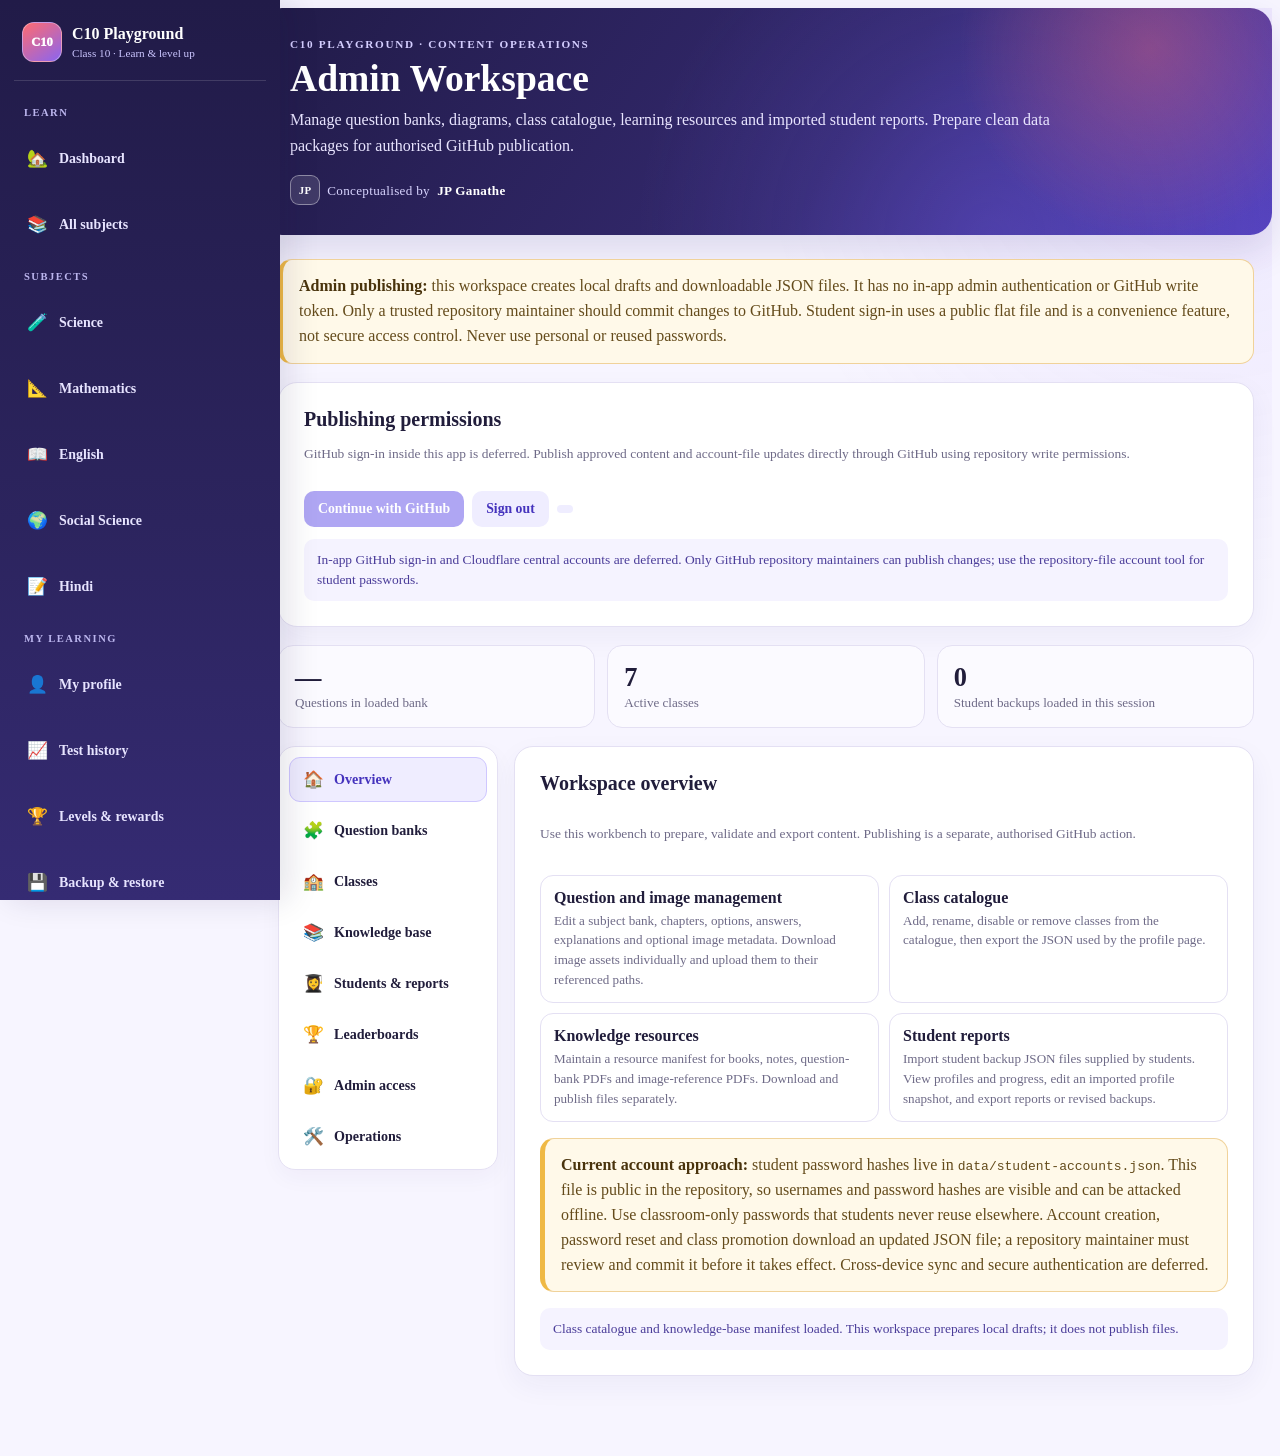
==== admin.html @ 425065be "Add admin-assigned student classes and promotion workflow" ====
<!doctype html>
<html lang="en">
<head>
<meta charset="utf-8">
<meta name="viewport" content="width=device-width,initial-scale=1">
<meta name="theme-color" content="#211b48">
<meta name="description" content="Local authoring and reporting workspace for C10 Playground.">
<title>Admin Workspace | C10 Playground</title>
<link rel="stylesheet" href="./css/branding.css">
<link rel="stylesheet" href="./css/app-shell.css">
<link rel="stylesheet" href="./css/admin.css">
<link rel="stylesheet" href="./css/question-media.css">
</head>
<body>
<header class="admin-hero">
  <div class="admin-kicker">C10 Playground · Content operations</div>
  <h1>Admin Workspace</h1>
  <p>Manage question banks, diagrams, class catalogue, learning resources and imported student reports. Prepare clean data packages for authorised GitHub publication.</p>
  <div class="brand-signature">Conceptualised by <strong>JP Ganathe</strong></div>
</header>
<main class="admin-wrap">
  <div class="admin-notice">
    <strong>Admin publishing:</strong> this workspace creates local drafts and downloadable JSON files. It has no in-app admin authentication or GitHub write token. Only a trusted repository maintainer should commit changes to GitHub. Student sign-in uses a public flat file and is a convenience feature, not secure access control. Never use personal or reused passwords.
  </div>
  <section class="admin-panel active" id="adminAuthBanner" style="gap:12px">
    <div class="admin-form-grid">
      <div style="grid-column:1/-1">
        <h2>Publishing permissions</h2>
        <p class="admin-muted">GitHub sign-in inside this app is deferred. Publish approved content and account-file updates directly through GitHub using repository write permissions.</p>
      </div>
    </div>
    <div class="admin-actions">
      <button class="admin-btn" id="adminLoginBtn" type="button" hidden>Continue with GitHub</button>
      <button class="admin-btn secondary" id="adminLogoutBtn" type="button" hidden>Sign out</button>
      <span id="adminIdentity" class="admin-chip" hidden></span>
    </div>
    <div id="adminAuthStatus" class="admin-status" role="status" aria-live="polite">In-app admin sign-in is deferred. GitHub repository permissions control publishing.</div>
  </section>
  <div class="admin-grid" aria-label="Workspace summary">
    <div class="admin-stat"><strong id="statQuestions">—</strong><span>Questions in loaded bank</span></div>
    <div class="admin-stat"><strong id="statClasses">—</strong><span>Active classes</span></div>
    <div class="admin-stat"><strong id="statStudents">0</strong><span>Student backups loaded in this session</span></div>
  </div>
  <div class="admin-workspace">
    <nav class="admin-tabs" aria-label="Admin workspace sections">
      <button class="admin-tab-button active" data-tab="overview" type="button"><span class="admin-tab-icon">🏠</span>Overview</button>
      <button class="admin-tab-button" data-tab="banks" type="button"><span class="admin-tab-icon">🧩</span>Question banks</button>
      <button class="admin-tab-button" data-tab="classes" type="button"><span class="admin-tab-icon">🏫</span>Classes</button>
      <button class="admin-tab-button" data-tab="knowledge" type="button"><span class="admin-tab-icon">📚</span>Knowledge base</button>
      <button class="admin-tab-button" data-tab="students" type="button"><span class="admin-tab-icon">👩‍🎓</span>Students &amp; reports</button>
      <button class="admin-tab-button" data-tab="leaderboard" type="button"><span class="admin-tab-icon">🏆</span>Leaderboards</button>
      <button class="admin-tab-button" data-tab="access" type="button"><span class="admin-tab-icon">🔐</span>Admin access</button>
      <button class="admin-tab-button" data-tab="operations" type="button"><span class="admin-tab-icon">🛠️</span>Operations</button>
    </nav>
    <div class="admin-content">
      <section class="admin-panel active" id="tab-overview">
        <h2>Workspace overview</h2>
        <p class="admin-muted">Use this workbench to prepare, validate and export content. Publishing is a separate, authorised GitHub action.</p>
        <div class="admin-feature-list">
          <div class="admin-feature"><strong>Question and image management</strong><p>Edit a subject bank, chapters, options, answers, explanations and optional image metadata. Download image assets individually and upload them to their referenced paths.</p></div>
          <div class="admin-feature"><strong>Class catalogue</strong><p>Add, rename, disable or remove classes from the catalogue, then export the JSON used by the profile page.</p></div>
          <div class="admin-feature"><strong>Knowledge resources</strong><p>Maintain a resource manifest for books, notes, question-bank PDFs and image-reference PDFs. Download and publish files separately.</p></div>
          <div class="admin-feature"><strong>Student reports</strong><p>Import student backup JSON files supplied by students. View profiles and progress, edit an imported profile snapshot, and export reports or revised backups.</p></div>
        </div>
        <div class="admin-notice"><strong>Current account approach:</strong> student password hashes live in <code>data/student-accounts.json</code>. This file is public in the repository, so usernames and password hashes are visible and can be attacked offline. Use classroom-only passwords that students never reuse elsewhere. Account creation, password reset and class promotion download an updated JSON file; a repository maintainer must review and commit it before it takes effect. Cross-device sync and secure authentication are deferred.</div>
        <div id="overviewStatus" class="admin-status" role="status">Loading class catalogue and resource manifest…</div>
      </section>

      <section class="admin-panel" id="tab-banks">
        <h2>Question bank editor</h2>
        <p class="admin-muted">Changes are drafts in this workspace. Export the JSON and all referenced image assets, then publish them together via GitHub. Digital question-bank PDFs will be handled by the next builder phase.</p>
        <div class="admin-form-grid">
          <div class="admin-field"><label for="bankSubject">Subject</label><select id="bankSubject"><option value="science">Science</option><option value="mathematics">Mathematics</option><option value="english">English</option><option value="social-science">Social Science</option><option value="hindi">Hindi</option></select></div>
          <div class="admin-field"><label>Load or import bank JSON</label><div class="admin-actions"><button class="admin-btn secondary" type="button" id="loadBankBtn">Load published bank</button><button class="admin-btn secondary" type="button" id="chooseBankBtn">Import JSON</button><input hidden type="file" id="bankFile" accept=".json,application/json"></div></div>
        </div>
        <div id="bankStatus" class="admin-status" role="status">Choose a subject and load its published bank.</div>
        <hr class="admin-rule">
        <div class="admin-split">
          <div class="admin-content">
            <div class="admin-field"><label for="bankChapter">Chapter / topic</label><select id="bankChapter"><option value="">Load a bank first</option></select></div>
            <div class="admin-field"><label for="newChapterTitle">New chapter title</label><input id="newChapterTitle" placeholder="e.g. Light — Reflection and Refraction"></div>
            <div class="admin-actions"><button class="admin-btn secondary" type="button" id="addChapterBtn">＋ Add chapter</button><button class="admin-btn secondary" type="button" id="renameChapterBtn">Rename selected</button><button class="admin-btn danger" type="button" id="deleteChapterBtn">Remove chapter</button></div>
            <h3>Questions in selected chapter</h3>
            <div id="questionList" class="admin-list"><div class="admin-empty">Load a bank to view its questions.</div></div>
            <button class="admin-btn" type="button" id="newQuestionBtn">＋ New question</button>
          </div>
          <div class="admin-content">
            <h3 id="questionEditorTitle">Question editor</h3>
            <div class="admin-form-grid">
              <div class="admin-field"><label for="qId">Question ID</label><input id="qId" placeholder="e.g. science-light-001"></div>
              <div class="admin-field"><label for="qDifficulty">Difficulty</label><select id="qDifficulty"><option>Easy</option><option selected>Medium</option><option>Hard</option><option>Unspecified</option></select></div>
              <div class="admin-field full"><label for="qPrompt">Question text</label><textarea id="qPrompt" placeholder="Write the question clearly."></textarea></div>
              <div class="admin-field"><label for="qOption0">Option A</label><input id="qOption0"></div>
              <div class="admin-field"><label for="qOption1">Option B</label><input id="qOption1"></div>
              <div class="admin-field"><label for="qOption2">Option C</label><input id="qOption2"></div>
              <div class="admin-field"><label for="qOption3">Option D</label><input id="qOption3"></div>
              <div class="admin-field"><label for="qAnswer">Correct answer</label><select id="qAnswer"><option value="0">A</option><option value="1">B</option><option value="2">C</option><option value="3">D</option></select></div>
              <div class="admin-field full"><label for="qExplanation">Explanation</label><textarea id="qExplanation" placeholder="Explain why the correct answer is right."></textarea></div>
            </div>
            <hr class="admin-rule">
            <h3>Question diagrams and images</h3>
            <p class="admin-inline-help">Use a relative asset path, not a temporary browser URL. Uploaded images are downloaded separately and must be committed to the matching repository path. Use PNG, JPEG or WebP and keep image files reasonably small.</p>
            <div class="admin-form-grid">
              <div class="admin-field full"><label for="imageFile">Select image asset</label><input class="admin-file" type="file" id="imageFile" accept="image/png,image/jpeg,image/webp,image/gif"></div>
              <div class="admin-field full"><label for="imagePath">Repository asset path</label><input id="imagePath" placeholder="./assets/questions/science/diagram.png"></div>
              <div class="admin-field full"><label for="imageAlt">Alternative text (required)</label><input id="imageAlt" placeholder="Describe the diagram for accessibility"></div>
              <div class="admin-field full"><label for="imageCaption">Caption (optional)</label><input id="imageCaption" placeholder="e.g. Fig. 1 — Experimental setup"></div>
            </div>
            <div class="admin-actions"><button class="admin-btn secondary" type="button" id="addImageBtn">Attach image to question</button></div>
            <div id="questionImageList" class="admin-content"><div class="admin-empty">No question selected.</div></div>
            <h3>New image files awaiting download</h3>
            <div id="pendingAssets" class="admin-content"><div class="admin-empty">No new image assets.</div></div>
            <div class="admin-actions"><button class="admin-btn" type="button" id="saveQuestionBtn">Save question draft</button><button class="admin-btn secondary" type="button" id="exportBankBtn">Export bank JSON</button><button class="admin-btn danger" type="button" id="deleteQuestionBtn">Delete question</button></div>
          </div>
        </div>
      </section>

      <section class="admin-panel" id="tab-classes">
        <h2>Class catalogue</h2>
        <p class="admin-muted">The catalogue drives the Student Profile class dropdown. Export the file and publish it to <code>data/classes.json</code> via GitHub after review. Removing a class does not delete any historic student records.</p>
        <div class="admin-form-grid">
          <div class="admin-field"><label for="classId">Class ID</label><input id="classId" placeholder="e.g. 5 or 10"></div>
          <div class="admin-field"><label for="classLabel">Display label</label><input id="classLabel" placeholder="e.g. Class 5"></div>
        </div>
        <div class="admin-actions"><button class="admin-btn" id="addClassBtn" type="button">＋ Add class</button><button class="admin-btn secondary" id="exportClassesBtn" type="button">Export classes.json</button><button class="admin-btn secondary" id="reloadClassesBtn" type="button">Reload published list</button></div><div class="admin-actions"><button class="admin-btn secondary" id="syncClassesBtn" type="button" hidden>Sync catalogue to central accounts</button></div><p class="admin-inline-help" hidden>Central class synchronisation is deferred until a backend is configured.</p>
        <div id="classesStatus" class="admin-status" role="status"></div>
        <div id="classesTable" class="admin-table-wrap"></div>
      </section>

      <section class="admin-panel" id="tab-knowledge">
        <h2>Knowledge base and source files</h2>
        <p class="admin-muted">Track books, course notes, question-bank PDFs and image-reference PDFs. This is an inventory/manifest, not a document parser yet. The upcoming builder will process selectable text from digital PDFs; scanned/image-only PDFs and OCR are excluded.</p>
        <div class="admin-notice"><strong>Public-repository warning:</strong> a PDF or image committed to this repository will be publicly downloadable. Only publish resources you own or are permitted to redistribute. Do not put private student data here.</div>
        <div class="admin-form-grid">
          <div class="admin-field full"><label for="resourceFile">Select resource file</label><input class="admin-file" type="file" id="resourceFile" accept=".pdf,application/pdf,image/png,image/jpeg,image/webp,.txt,.md,.json"></div>
          <div class="admin-field"><label for="resourceTitle">Resource title</label><input id="resourceTitle" placeholder="e.g. Science revision notes"></div>
          <div class="admin-field"><label for="resourceType">Resource type</label><select id="resourceType"><option value="textbook-pdf">Textbook PDF</option><option value="question-bank-pdf">Question-bank PDF</option><option value="image-reference-pdf">Image-reference PDF</option><option value="notes">Notes / study guide</option><option value="image-asset">Standalone image</option><option value="other">Other</option></select></div>
          <div class="admin-field"><label for="resourceSubject">Subject</label><select id="resourceSubject"><option value="">Not subject-specific</option><option>Science</option><option>Mathematics</option><option>English</option><option>Social Science</option><option>Hindi</option></select></div>
          <div class="admin-field"><label for="resourceChapter">Chapter / topic (optional)</label><input id="resourceChapter" placeholder="Chapter or unit"></div>
          <div class="admin-field full"><label for="resourcePath">Repository path</label><input id="resourcePath" placeholder="knowledge/science/revision-notes.pdf"></div>
          <div class="admin-field full"><label for="resourceRights">Rights / source note</label><textarea id="resourceRights" placeholder="Owner, source URL, licence, permission note, or why this file may be redistributed"></textarea></div>
        </div>
        <div class="admin-actions"><button class="admin-btn" id="addResourceBtn" type="button">＋ Add resource to manifest</button><button class="admin-btn secondary" id="exportManifestBtn" type="button">Export manifest JSON</button><button class="admin-btn secondary" id="importManifestBtn" type="button">Import manifest JSON</button><input hidden type="file" id="manifestFile" accept=".json,application/json"></div>
        <div id="knowledgeStatus" class="admin-status" role="status"></div>
        <div id="pendingResources" class="admin-content"><div class="admin-empty">No resource files selected in this session.</div></div>
        <h3>Published knowledge-base manifest</h3>
        <div id="knowledgeTable" class="admin-table-wrap"></div>
      </section>

      <section class="admin-panel" id="tab-students">
        <section class="admin-content" id="flatFileAccountsPanel" style="border:1px solid var(--c10-line);border-radius:14px;padding:14px">
          <h3>Student accounts · repository file</h3>
          <p class="admin-muted">Create a username or reset a password. The page generates a salted PBKDF2-SHA-256 hash and downloads an updated <code>student-accounts.json</code>. Review it and commit it to <code>data/student-accounts.json</code> in GitHub. Changes become active after Pages redeploys.</p>
          <div class="admin-notice"><strong>Important:</strong> this is a simple starter, not secure authentication. The repository is public; the username, salt and password hash can be read by anyone and weak passwords may be guessed offline. Do not store real names, emails, school details or reused passwords in this file.</div>
          <div class="admin-form-grid">
            <div class="admin-field"><label for="staticAccountUsername">New username</label><input id="staticAccountUsername" maxlength="32" minlength="3" pattern="[A-Za-z0-9._-]{3,32}" autocomplete="off" autocapitalize="none" placeholder="e.g. learner_01"></div><div class="admin-field"><label for="staticAccountClass">Assigned class</label><select id="staticAccountClass"><option value="10">Class 10</option></select></div>
          </div>
          <div class="admin-actions"><button class="admin-btn" id="createStaticAccountBtn" type="button">Create account &amp; download JSON</button><button class="admin-btn secondary" id="reloadStaticAccountsBtn" type="button">Reload published account file</button></div>
          <hr class="admin-rule">
          <div class="admin-form-grid">
            <div class="admin-field"><label for="resetStaticAccountUsername">Reset password for</label><select id="resetStaticAccountUsername"><option value="">Load accounts first</option></select></div>
          </div>
          <div class="admin-actions"><button class="admin-btn secondary" id="resetStaticAccountBtn" type="button">Generate reset password &amp; download JSON</button></div>
          <hr class="admin-rule">
          <h4>Promote / change assigned class</h4>
          <p class="admin-muted">Choose a student and the new class. This updates the account JSON draft; students cannot edit their assigned class in their profile.</p>
          <div class="admin-form-grid">
            <div class="admin-field"><label for="manageStaticAccountUsername">Student account</label><select id="manageStaticAccountUsername"><option value="">Load accounts first</option></select></div>
            <div class="admin-field"><label for="manageStaticAccountClass">New assigned class</label><select id="manageStaticAccountClass"><option value="10">Class 10</option></select></div>
          </div>
          <div class="admin-actions"><button class="admin-btn secondary" id="updateStaticAccountClassBtn" type="button">Update class &amp; download JSON</button></div>
          <div id="staticAccountStatus" class="admin-status" role="status">Loading the published account file…</div>
          <div id="staticAccountTempBox" hidden>
            <p><strong>Temporary password — share privately with the student.</strong></p>
            <textarea id="staticAccountTempPassword" rows="2" readonly></textarea>
            <div class="admin-actions"><button class="admin-btn secondary" id="copyStaticAccountTempPasswordBtn" type="button">Copy temporary password</button></div>
          </div>
          <h4>Accounts in the published/local draft</h4>
          <div id="staticAccountsTable" class="admin-table-wrap"></div>
        </section>

        <h2>Student profile management and progress reports</h2>
        <section class="admin-content" style="border:1px solid var(--c10-line);border-radius:14px;padding:14px" hidden>
          <h3>Central student accounts · live (deferred)</h3>
          <p class="admin-muted">Requires authorised GitHub Admin sign-in and the configured Cloudflare account service. These are real central accounts, not imported backup copies.</p>
          <div class="admin-form-grid">
            <div class="admin-field"><label for="centralStudentUsername">Username</label><input id="centralStudentUsername" maxlength="32" minlength="3" pattern="[A-Za-z0-9._-]{3,32}" autocomplete="off" autocapitalize="none" required placeholder="e.g. learner2026"></div>
            <div class="admin-field"><label for="centralStudentId">Student ID (internal, optional)</label><input id="centralStudentId" placeholder="Leave blank to generate"></div>
            <div class="admin-field"><label for="centralStudentName">Display name</label><input id="centralStudentName" maxlength="80"></div>
            <div class="admin-field"><label for="centralStudentSchool">School</label><input id="centralStudentSchool" maxlength="160"></div>
            <div class="admin-field"><label for="centralStudentClass">Class</label><select id="centralStudentClass"><option value="10">Class 10</option></select></div>
            <div class="admin-field"><label for="centralStudentCity">City</label><input id="centralStudentCity" maxlength="100"></div>
            <div class="admin-field"><label for="centralStudentState">State / UT</label><select id="centralStudentState"><option value="">Choose State / UT</option></select></div>
          </div>
          <div class="admin-actions"><button class="admin-btn" type="button" id="createCentralStudentBtn">Create student account</button><button class="admin-btn secondary" type="button" id="refreshCentralStudentsBtn">Refresh accounts</button></div>
          <div id="centralStudentStatus" class="admin-status" role="status">Sign in with GitHub after setting up the API to enable central accounts.</div>
          <div id="centralTempPasswordBox" hidden>
            <strong>Temporary password — copy and share privately now. It will not be shown again.</strong>
            <textarea id="centralTempPassword" readonly rows="2"></textarea>
            <button class="admin-btn secondary" type="button" id="copyCentralTempPasswordBtn">Copy temporary password</button>
          </div>
          <div id="centralStudentsTable" class="admin-table-wrap"></div>
        </section>
        <section class="admin-content" style="border:1px solid var(--c10-line);border-radius:14px;padding:14px" hidden>
          <h3>Live progress report (deferred)</h3>
          <div class="admin-form-grid">
            <div class="admin-field"><label for="liveProgressClass">Class filter</label><select id="liveProgressClass"><option value="">All classes</option></select></div>
            <div class="admin-field"><label for="liveProgressSubject">Subject filter</label><select id="liveProgressSubject"><option value="">All subjects</option><option value="science">Science</option><option value="mathematics">Mathematics</option><option value="english">English</option><option value="social-science">Social Science</option><option value="hindi">Hindi</option></select></div>
          </div>
          <div class="admin-actions"><button class="admin-btn secondary" id="refreshLiveProgressBtn" type="button">Refresh live report</button><button class="admin-btn secondary" id="exportLiveProgressBtn" type="button">Download live CSV</button></div>
          <div id="liveProgressStatus" class="admin-status" role="status">Sign in and configure the API to retrieve central progress records.</div>
          <div id="liveProgressTable" class="admin-table-wrap"></div>
        </section>
        <p class="admin-muted">Import one or more student backup JSON files received from the existing portal. The files remain in this browser session. You can inspect reports, edit an imported profile snapshot, download a revised backup, or remove a record from this local workbench.</p>
        <div class="admin-notice"><strong>Current limitation:</strong> quiz history remains on each student's device. Import backup JSON files for reports. Passwords are managed separately through the public hashed account file above; account login does not sync or protect local progress.</div>
        <div class="admin-field"><label for="studentBackups">Import student backup files (multiple allowed)</label><input class="admin-file" id="studentBackups" type="file" accept=".json,application/json" multiple></div>
        <div class="admin-actions"><button class="admin-btn secondary" type="button" id="clearStudentsBtn">Clear imported data from this workbench</button><button class="admin-btn secondary" type="button" id="exportReportBtn">Download progress report CSV</button></div>
        <div id="studentStatus" class="admin-status" role="status">No student backups loaded.</div>
        <div id="studentsTable" class="admin-table-wrap"></div>
        <div class="admin-footnote">Student backup files contain personal profile and performance data. Keep them private. This page does not upload them to GitHub or any server.</div>
      </section>

      <section class="admin-panel" id="tab-leaderboard">
        <h2>Leaderboards</h2>
        <p class="admin-muted">Rankings below are calculated from student backup JSON files that the administrator imports. Cross-device live rankings are deferred.</p>
        <section class="admin-content" style="border:1px solid var(--c10-line);border-radius:14px;padding:14px" hidden>
          <h3>Live class / subject leaderboard (deferred)</h3>
          <div class="admin-form-grid">
            <div class="admin-field"><label for="liveLeaderClass">Class filter</label><select id="liveLeaderClass"><option value="">All classes</option></select></div>
            <div class="admin-field"><label for="liveLeaderSubject">Subject filter</label><select id="liveLeaderSubject"><option value="">Overall</option><option value="science">Science</option><option value="mathematics">Mathematics</option><option value="english">English</option><option value="social-science">Social Science</option><option value="hindi">Hindi</option></select></div>
          </div>
          <div class="admin-actions"><button class="admin-btn secondary" id="refreshLiveLeaderboardBtn" type="button">Refresh live leaderboard</button><button class="admin-btn secondary" id="exportLiveLeaderboardBtn" type="button">Download live leaderboard CSV</button></div>
          <div id="liveLeaderboardStatus" class="admin-status" role="status">Sign in and configure the API to retrieve live rankings.</div>
          <div id="liveLeaderboardTable" class="admin-table-wrap"></div>
        </section>
        <div class="admin-form-grid">
          <div class="admin-field"><label for="leaderClass">Class filter</label><select id="leaderClass"><option value="">All imported classes</option></select></div>
          <div class="admin-field"><label for="leaderSubject">Subject</label><select id="leaderSubject"><option value="">Overall</option><option value="science">Science</option><option value="mathematics">Mathematics</option><option value="english">English</option><option value="social-science">Social Science</option><option value="hindi">Hindi</option></select></div>
        </div>
        <div id="leaderboardStatus" class="admin-status" role="status">Import student backups to calculate rankings.</div>
        <div id="leaderboardTable" class="admin-table-wrap"></div>
        <div class="admin-actions"><button class="admin-btn secondary" type="button" id="exportLeaderboardBtn">Download leaderboard CSV</button></div>
        <div class="admin-footnote">Use class/subject reports for support, not as the only measure of a student's ability. Only imported data appears here; there is no cross-device sync yet.</div>
      </section>

      <section class="admin-panel" id="tab-access">
        <h2>Admin access and account security</h2>
        <p class="admin-muted">The Admin Workspace contains no GitHub write token or server-side authentication. Publishing account files and content is controlled by GitHub repository permissions.</p>
        <div class="admin-feature-list">
          <div class="admin-feature"><strong>Publishing access</strong><p>Use your GitHub account to commit approved JSON and asset files. Publishing access is controlled by repository permissions, not by this page.</p><p><a href="https://github.com/AI-Hobbiest/C10-Playground/settings/access" target="_blank" rel="noopener noreferrer">Open repository access settings →</a></p></div>
          <div class="admin-feature"><strong>Add another admin</strong><p>Grant repository access to that person's own GitHub account with the least permissions they need. Remove their access in GitHub when no longer required. Do not share your personal GitHub password.</p><p><a href="https://github.com/AI-Hobbiest/C10-Playground/settings" target="_blank" rel="noopener noreferrer">Open repository settings →</a></p></div>
        </div>
        <div class="admin-notice"><strong>Student passwords:</strong> only salted hashes are committed in <code>data/student-accounts.json</code>. Because the file is public and verification happens in the browser, this is not a secure login system. Use unique classroom-only passwords, never reuse passwords, and migrate to a server-side verifier before using accounts for protected data.</div>
      </section>

      <section class="admin-panel" id="tab-operations">
        <h2>Operations and release checklist</h2>
        <div class="admin-feature-list">
          <div class="admin-feature"><strong>Before publishing</strong><p>Export changed bank JSON, download each new image/resource file, upload every file to the exact referenced path, and check that all image references resolve.</p></div>
          <div class="admin-feature"><strong>Validate</strong><p>Wait for GitHub Actions to pass. Invalid JSON, malformed MCQs or missing assets should be fixed before publication.</p></div>
          <div class="admin-feature"><strong>Keep repository size under control</strong><p>Prefer compressed, appropriately sized diagrams. Avoid duplicate textbook PDFs, large videos and base64 images embedded in thousands of questions.</p></div>
          <div class="admin-feature"><strong>Back up private data</strong><p>Keep individual student backups in a private location. Never commit student backup files, passwords, access tokens or private reports to this public repository.</p></div>
        </div>
        <div class="admin-notice"><strong>Later improvements:</strong> server-side authentication, private account storage, admin-only account management, cross-device progress sync, centrally collected attempts and live reports. Cloudflare Worker + D1 remains an option, but is not needed for the current starter phase.</div>
        <p><a href="./">← Back to Student Portal</a></p>
      </section>
    </div>
  </div>
</main>
<div id="profileEditorModal" class="image-viewer hide" role="dialog" aria-modal="true" aria-labelledby="profileEditorTitle">
  <div class="image-viewer-card" style="width:min(650px,100%);">
    <button type="button" class="image-viewer-close" id="closeProfileEditor" aria-label="Close student profile editor">×</button>
    <h2 id="profileEditorTitle">Edit imported student profile</h2>
    <p class="admin-muted">This changes only the backup currently loaded in this workbench. The student must import the revised backup to update their own device.</p>
    <div class="admin-form-grid">
      <div class="admin-field full"><label for="editStudentName">Display name</label><input id="editStudentName"></div>
      <div class="admin-field"><label for="editStudentClass">Class</label><select id="editStudentClass"></select></div>
      <div class="admin-field"><label for="editStudentSchool">School</label><input id="editStudentSchool"></div>
      <div class="admin-field"><label for="editStudentCity">City</label><input id="editStudentCity"></div>
      <div class="admin-field"><label for="editStudentState">State / UT</label><input id="editStudentState"></div>
    </div>
    <div class="admin-actions"><button type="button" class="admin-btn" id="saveStudentProfileBtn">Save profile to imported backup</button><button type="button" class="admin-btn secondary" id="downloadStudentBackupBtn">Download revised backup</button></div>
    <div id="studentEditStatus" class="admin-status" role="status"></div>
  </div>
</div>
<div id="centralStudentEditorModal" class="image-viewer hide" role="dialog" aria-modal="true" aria-labelledby="centralStudentEditorTitle">
  <div class="image-viewer-card" style="width:min(650px,100%)">
    <button type="button" class="image-viewer-close" id="closeCentralStudentEditor" aria-label="Close student account editor">×</button>
    <h2 id="centralStudentEditorTitle">Edit central student account</h2>
    <div class="admin-form-grid">
      <div class="admin-field full"><label for="editCentralStudentName">Display name</label><input id="editCentralStudentName"></div>
      <div class="admin-field"><label for="editCentralStudentSchool">School</label><input id="editCentralStudentSchool"></div>
      <div class="admin-field"><label for="editCentralStudentClass">Class</label><select id="editCentralStudentClass"></select></div>
      <div class="admin-field"><label for="editCentralStudentCity">City</label><input id="editCentralStudentCity"></div>
      <div class="admin-field"><label for="editCentralStudentState">State / UT</label><select id="editCentralStudentState"></select></div>
      <div class="admin-field full"><label for="editCentralStudentStatus">Account status</label><select id="editCentralStudentStatus"><option value="active">Active</option><option value="suspended">Suspended</option></select></div>
    </div>
    <div class="admin-actions"><button type="button" class="admin-btn" id="saveCentralStudentBtn">Save central profile</button></div>
    <div id="centralStudentEditStatus" class="admin-status" role="status"></div>
  </div>
</div>
<script src="./js/storage.js"></script>
<script src="./js/question-bank.js"></script>
<script src="./js/session-model.js"></script>
<script src="./js/profile-model.js"></script>
<script src="./js/admin-manager.js"></script>
<script src="./js/static-account-admin.js"></script>
<script src="./js/app-shell.js"></script>
</body>
</html>
---- css/branding.css ----
/* C10 Playground visual system — Midnight Indigo, Electric Coral & Mint */
:root {
  color-scheme: light;
  --c10-ink: #211d3b;
  --c10-muted: #6e6a87;
  --c10-bg: #f7f5ff;
  --c10-card: #ffffff;
  --c10-primary: #6250e8;
  --c10-primary-deep: #4533bd;
  --c10-coral: #ff6b70;
  --c10-mint: #bff3df;
  --c10-line: #e4e0f3;
  --c10-gold: #ffd166;
}
html { background: var(--c10-bg); }
body {
  color: var(--c10-ink) !important;
  background:
    radial-gradient(ellipse at 95% 4%, rgba(139, 92, 246, .10), transparent 29rem),
    var(--c10-bg) !important;
}
header {
  color: #fff !important;
  background:
    radial-gradient(circle at 88% 18%, rgba(255, 107, 112, .35), transparent 12rem),
    radial-gradient(circle at 72% 100%, rgba(120, 104, 255, .23), transparent 22rem),
    linear-gradient(125deg, #211b48 0%, #34296f 58%, #5542bd 100%) !important;
}
header h1, header h2 { color: #fff !important; }
header p { color: #e9e5ff !important; }
.tag, .eyebrow { letter-spacing: .14em; }
.brand-signature {
  display: flex;
  align-items: center;
  gap: .45rem;
  margin-top: 17px;
  color: #d9d5ff !important;
  font-size: .82rem;
  line-height: 1.45;
  letter-spacing: .025em;
}
.brand-signature::before {
  content: "JP";
  display: inline-grid;
  place-items: center;
  flex: 0 0 28px;
  width: 28px;
  height: 28px;
  border: 1px solid rgba(255,255,255,.42);
  border-radius: 9px;
  color: #fff;
  background: rgba(255,255,255,.12);
  font-size: .68rem;
  font-weight: 900;
  letter-spacing: .03em;
}
.brand-signature strong { color: #fff; font-weight: 850; }
.site-credit {
  display: flex;
  justify-content: center;
  margin: 22px 18px;
  color: var(--c10-muted) !important;
}
.site-credit::before {
  border-color: #d8d2ff;
  color: var(--c10-primary-deep);
  background: #eeeaff;
}
.site-credit strong { color: var(--c10-primary-deep); }
.wrap { color: var(--c10-ink); }
.muted, .card p, footer, .stat span, .topic span {
  color: var(--c10-muted) !important;
}
.card, .panel, .quiz, .stat, .topic, main > .note {
  border-color: var(--c10-line) !important;
  box-shadow: 0 12px 34px rgba(48, 35, 111, .065) !important;
}
.card, .panel, .quiz, .stat { border-radius: 19px !important; }
.card { transition: transform .18s ease, box-shadow .18s ease, border-color .18s ease; }
.card:hover {
  transform: translateY(-3px);
  border-color: #c7befd !important;
  box-shadow: 0 17px 38px rgba(48, 35, 111, .12) !important;
}
.btn, button.btn {
  color: #fff !important;
  background: linear-gradient(115deg, var(--c10-primary), #8555e8) !important;
  box-shadow: 0 7px 16px rgba(98, 80, 232, .20);
  transition: transform .15s ease, box-shadow .15s ease, filter .15s ease;
}
.btn:hover, button.btn:hover {
  filter: saturate(1.08);
  transform: translateY(-1px);
  box-shadow: 0 10px 21px rgba(98, 80, 232, .27);
}
.btn.secondary, button.secondary {
  color: var(--c10-primary-deep) !important;
  background: #efedff !important;
  box-shadow: none;
}
.mode button {
  border-color: var(--c10-line) !important;
  background: #fff !important;
}
.mode button.active {
  border-color: #a79af8 !important;
  color: var(--c10-primary-deep) !important;
  background: #efedff !important;
}
.chip {
  color: #215b4b !important;
  background: #d9f9eb !important;
}
.pill {
  color: #5140b7 !important;
  background: #efedff !important;
}
.progress { background: #e9e5fa !important; }
.progress i { background: linear-gradient(90deg, var(--c10-primary), var(--c10-coral), #5bc8a5) !important; }
.opt { border-color: var(--c10-line) !important; color: var(--c10-ink) !important; }
.opt.selected { border-color: #9a8cf7 !important; background: #f2f0ff !important; }
.opt.correct { border-color: #73ceaa !important; background: #ecfbf4 !important; }
.opt.wrong { border-color: #ff9a9d !important; background: #fff1f1 !important; }
.letter { color: #5140b7 !important; background: #efedff !important; }
.score { border-color: #d4f7e8 !important; background: #fbfffd; }
.hint { border-color: #ded8ff !important; background: #f7f5ff !important; color: #5d5680 !important; }
.note { border-left-color: var(--c10-coral) !important; background: #fff5f2 !important; color: #65463f !important; }
select, input, textarea {
  border-color: #d8d3ee !important;
  border-radius: 11px !important;
}
a:not(.btn) { color: var(--c10-primary-deep); }
a:focus-visible, button:focus-visible, select:focus-visible, input:focus-visible {
  outline: 3px solid rgba(255, 107, 112, .8) !important;
  outline-offset: 3px;
}
@media (prefers-reduced-motion: reduce) {
  *, *::before, *::after { scroll-behavior: auto !important; transition-duration: .01ms !important; animation-duration: .01ms !important; }
}
---- css/app-shell.css ----
/* Responsive shared navigation shell for C10 Playground. */
:root{--c10-sidebar-width:252px;--c10-shell-bg:#211b48;--c10-shell-line:rgba(255,255,255,.14);--c10-shell-text:#e9e5ff}
body.c10-shell-ready{padding-left:var(--c10-sidebar-width)}
.c10-sidebar{position:fixed;inset:0 auto 0 0;width:var(--c10-sidebar-width);z-index:1000;background:linear-gradient(180deg,#211b48 0%,#2c245e 58%,#352b73 100%);color:#fff;display:flex;flex-direction:column;padding:19px 14px 14px;box-shadow:8px 0 30px rgba(25,17,65,.12);overflow-y:auto}
.c10-brand{display:flex;align-items:center;gap:10px;padding:3px 8px 18px;border-bottom:1px solid var(--c10-shell-line);margin-bottom:15px}
.c10-brand-mark{height:38px;width:38px;display:grid;place-items:center;border:1px solid rgba(255,255,255,.35);background:linear-gradient(145deg,#ff6b70,#8a65f0);color:#fff;font-size:.78rem;font-weight:950;border-radius:12px;flex:none}
.c10-brand-copy{min-width:0}
.c10-brand-title{font-size:1rem;font-weight:900;line-height:1.15}
.c10-brand-sub{font-size:.7rem;color:#cbc6ff;margin-top:3px}
.c10-nav-label{font-size:.66rem;font-weight:850;letter-spacing:.14em;text-transform:uppercase;color:#bcb6ee;padding:11px 10px 6px}
.c10-nav-list{display:grid;gap:4px}
.c10-nav-link{display:flex;gap:11px;align-items:center;min-height:42px;padding:9px 11px;border:1px solid transparent;border-radius:12px;text-decoration:none;color:#e7e4ff;font-size:.87rem;font-weight:680;transition:background .16s ease,border-color .16s ease;line-height:1.25}
.c10-sidebar a.c10-nav-link,.c10-sidebar a.c10-nav-link:visited{color:#e7e4ff}
.c10-sidebar a.c10-nav-link:hover,.c10-sidebar a.c10-nav-link:focus-visible{background:rgba(255,255,255,.09);border-color:rgba(255,255,255,.13);color:#fff}
.c10-sidebar a.c10-nav-link.active,.c10-sidebar a.c10-nav-link.active:visited{background:linear-gradient(100deg,rgba(255,107,112,.2),rgba(143,112,255,.23));border-color:rgba(211,202,255,.27);color:#fff}

.c10-nav-icon{width:22px;display:inline-grid;place-items:center;font-size:1.05rem;flex:none}
.c10-nav-divider{height:1px;background:var(--c10-shell-line);margin:12px 8px 7px}
.c10-sidebar-bottom{margin-top:auto;padding:13px 9px 3px;color:#bcb6ee;font-size:.72rem;line-height:1.6}
.c10-mobilebar{display:none}
.c10-menu-toggle{display:none}
.c10-nav-scrim{display:none}
.c10-shell-credit{display:block;margin-top:5px;color:#fff;font-weight:800}
.c10-page-anchor{scroll-margin-top:72px}
@media(max-width:1100px){
  body.c10-shell-ready{padding-left:0;padding-top:60px}
  .c10-mobilebar{position:fixed;inset:0 0 auto 0;height:60px;z-index:1001;display:flex;align-items:center;gap:12px;padding:0 14px;background:#211b48;color:#fff;box-shadow:0 6px 20px rgba(25,17,65,.18)}
  .c10-menu-toggle{display:inline-grid;place-items:center;height:40px;width:42px;border:1px solid rgba(255,255,255,.24);border-radius:12px;background:rgba(255,255,255,.09);color:#fff;font-size:1.35rem;cursor:pointer;flex:none}
  .c10-mobile-title{font-size:.95rem;font-weight:850}
  .c10-mobile-sub{font-size:.68rem;color:#d0cbff;margin-top:2px}
  .c10-sidebar{inset:60px auto 0 0;height:auto;transform:translateX(-105%);transition:transform .22s ease;width:min(290px,86vw);padding-top:16px}
  .c10-sidebar.open{transform:translateX(0)}
  .c10-nav-scrim{display:block;position:fixed;inset:60px 0 0;z-index:999;background:rgba(19,14,45,.42);opacity:0;pointer-events:none;transition:opacity .18s ease}
  .c10-nav-scrim.visible{opacity:1;pointer-events:auto}
  body.c10-menu-open{overflow:hidden}
}
@media(prefers-reduced-motion:reduce){.c10-sidebar,.c10-nav-scrim,.c10-nav-link{transition:none}}
---- css/admin.css ----
/* C10 Playground Admin Workspace: local authoring, no embedded credentials. */
.admin-wrap{max-width:1240px;margin:24px auto;padding:0 18px 56px;display:grid;gap:18px}
.admin-hero{border-radius:22px;padding:clamp(20px,3vw,30px);background:linear-gradient(125deg,#211b48,#4738a0 70%,#6250e8);color:#fff;box-shadow:0 15px 38px rgba(48,35,111,.14)}
.admin-hero h1{font-size:clamp(1.7rem,4vw,2.35rem);margin:7px 0;line-height:1.15;color:#fff}
.admin-hero p{margin:0;max-width:820px;color:#e9e5ff;line-height:1.6}
.admin-kicker{text-transform:uppercase;letter-spacing:.15em;font-size:.7rem;font-weight:850;color:#d4ceff}
.admin-notice{border:1px solid #f0d29a;border-left:5px solid #efb945;background:#fff9e9;color:#644b1b;border-radius:14px;padding:14px 16px;line-height:1.55}
.admin-notice strong{color:#49330c}
.admin-workspace{display:grid;grid-template-columns:220px minmax(0,1fr);gap:16px;align-items:start}
.admin-tabs{position:sticky;top:18px;display:grid;gap:6px;padding:10px;border:1px solid var(--c10-line);background:#fff;border-radius:17px;box-shadow:0 8px 22px rgba(48,35,111,.04)}
.admin-tab-button{border:1px solid transparent;border-radius:11px;padding:11px 12px;text-align:left;background:transparent;color:var(--c10-ink);font:inherit;font-size:.88rem;font-weight:750;cursor:pointer;display:flex;align-items:center;gap:10px}
.admin-tab-button:hover,.admin-tab-button:focus-visible{background:#f7f5ff;border-color:#e0dbff}
.admin-tab-button.active{background:#efedff;border-color:#cfc7ff;color:#4533bd}
.admin-tab-button .admin-tab-icon{width:22px;text-align:center;font-size:1.05rem}
.admin-content{min-width:0;display:grid;gap:15px}
.admin-panel{display:none;min-width:0;background:#fff;border:1px solid var(--c10-line);border-radius:19px;padding:clamp(16px,2.5vw,25px);box-shadow:0 10px 28px rgba(48,35,111,.05)}
.admin-panel.active{display:grid;gap:16px}
.admin-panel h2{margin:0;font-size:1.25rem;color:var(--c10-ink)}
.admin-panel h3{margin:0 0 6px;font-size:1rem;color:var(--c10-ink)}
.admin-muted{font-size:.84rem;line-height:1.55;color:var(--c10-muted)}
.admin-grid{display:grid;grid-template-columns:repeat(3,minmax(0,1fr));gap:12px}
.admin-stat{border:1px solid var(--c10-line);background:#fbfaff;border-radius:15px;padding:16px;min-width:0}
.admin-stat strong{display:block;font-size:1.65rem;color:var(--c10-ink);overflow-wrap:anywhere}
.admin-stat span{color:var(--c10-muted);font-size:.82rem}
.admin-form-grid{display:grid;grid-template-columns:repeat(2,minmax(0,1fr));gap:12px}
.admin-field{min-width:0;display:grid;gap:6px}
.admin-field.full{grid-column:1/-1}
.admin-field label{font-weight:800;font-size:.82rem;color:#393152}
.admin-field input,.admin-field select,.admin-field textarea,.admin-control{box-sizing:border-box;width:100%;min-width:0;border:1px solid #d8d3ee;border-radius:10px;background:#fff;color:#211d3b;padding:10px 11px;font:inherit;font-size:.9rem}
.admin-field textarea{min-height:92px;resize:vertical;line-height:1.5}
.admin-field input:focus,.admin-field select:focus,.admin-field textarea:focus,.admin-control:focus{outline:3px solid rgba(98,80,232,.18);border-color:#8879ed}
.admin-actions{display:flex;gap:8px;flex-wrap:wrap;align-items:center}
.admin-btn{border:0;border-radius:10px;background:#6250e8;color:white;padding:10px 14px;font:inherit;font-size:.86rem;font-weight:800;cursor:pointer;display:inline-flex;align-items:center;justify-content:center;gap:7px}
.admin-btn:hover{filter:brightness(1.04)}
.admin-btn.secondary{background:#efedff;color:#4533bd}
.admin-btn.danger{background:#fff0f0;color:#9a2525;border:1px solid #ffd1d1}
.admin-btn:disabled{opacity:.5;cursor:not-allowed}
.admin-status{padding:11px 13px;border-radius:10px;background:#f5f3ff;color:#4a3c99;font-size:.84rem;line-height:1.5;overflow-wrap:anywhere}
.admin-status.error{background:#fff0f0;color:#992727}
.admin-status.success{background:#eafaf2;color:#186343}
.admin-split{display:grid;grid-template-columns:minmax(170px,.72fr) minmax(0,1.5fr);gap:15px;align-items:start}
.admin-list{display:grid;gap:7px;align-content:start}
.admin-list-item{padding:10px 11px;text-align:left;border:1px solid var(--c10-line);background:#fff;border-radius:11px;color:var(--c10-ink);font:inherit;cursor:pointer;min-width:0;overflow-wrap:anywhere}
.admin-list-item.active{border-color:#aca0ff;background:#f3f0ff}
.admin-list-item small{display:block;color:var(--c10-muted);font-size:.75rem;margin-top:3px}
.admin-table-wrap{width:100%;overflow:auto;border:1px solid var(--c10-line);border-radius:12px}
.admin-table{width:100%;border-collapse:collapse;font-size:.83rem}
.admin-table th,.admin-table td{padding:10px 11px;text-align:left;vertical-align:top;border-bottom:1px solid #eeebf8}
.admin-table th{background:#f8f6ff;color:#493b89;font-size:.75rem;letter-spacing:.025em;white-space:nowrap}
.admin-table tr:last-child td{border-bottom:0}
.admin-table td{overflow-wrap:anywhere}
.admin-chip{display:inline-flex;align-items:center;border-radius:999px;padding:4px 8px;background:#efedff;color:#5140b7;font-size:.72rem;font-weight:800}
.admin-chip.warning{background:#fff2d9;color:#79501a}
.admin-chip.good{background:#e6f8ee;color:#1d6b47}
.admin-image-row{display:grid;grid-template-columns:72px minmax(0,1fr) auto;align-items:center;gap:10px;padding:9px;border:1px solid var(--c10-line);border-radius:12px;background:#fbfaff}
.admin-image-row img{width:72px;height:58px;object-fit:contain;background:#fff;border-radius:7px}
.admin-image-row strong{display:block;font-size:.81rem;overflow-wrap:anywhere}
.admin-image-row small{display:block;font-size:.72rem;color:var(--c10-muted);overflow-wrap:anywhere;margin-top:3px}
.admin-rule{border:0;border-top:1px solid var(--c10-line);margin:0}
.admin-inline-help{font-size:.75rem;color:var(--c10-muted);line-height:1.45}
.admin-file{max-width:100%;font-size:.85rem}
.admin-feature-list{display:grid;grid-template-columns:repeat(2,minmax(0,1fr));gap:10px}
.admin-feature{border:1px solid var(--c10-line);border-radius:13px;padding:13px}
.admin-feature strong{display:block;margin-bottom:4px}
.admin-feature p{margin:0;font-size:.82rem;color:var(--c10-muted);line-height:1.5}
.admin-empty{padding:22px 12px;text-align:center;color:var(--c10-muted);font-size:.85rem;line-height:1.5}
.admin-footnote{font-size:.76rem;color:var(--c10-muted);line-height:1.5}
@media(max-width:980px){.admin-workspace{grid-template-columns:1fr}.admin-tabs{position:static;grid-template-columns:repeat(4,minmax(0,1fr));overflow:visible}.admin-tab-button{justify-content:center;text-align:center;padding:10px 6px;font-size:.75rem;flex-direction:column;gap:4px}.admin-split{grid-template-columns:minmax(0,1fr)}.admin-grid{grid-template-columns:repeat(3,minmax(0,1fr))}}
@media(max-width:600px){.admin-wrap{padding-inline:12px}.admin-tabs{grid-template-columns:repeat(2,minmax(0,1fr))}.admin-tab-button{flex-direction:row;justify-content:flex-start;text-align:left;font-size:.81rem;padding:10px}.admin-grid{grid-template-columns:1fr}.admin-form-grid,.admin-feature-list{grid-template-columns:1fr}.admin-field.full{grid-column:auto}.admin-panel{padding:14px}.admin-table{font-size:.75rem}.admin-table th,.admin-table td{padding:8px}.admin-image-row{grid-template-columns:56px minmax(0,1fr)}.admin-image-row img{width:56px;height:50px}.admin-image-row .admin-image-actions{grid-column:1/-1}}
---- css/question-media.css ----
/* Responsive, accessible diagrams for the shared practice engine. */
.question-media{display:grid;gap:13px;margin:0 0 17px;min-width:0}
.question-media.hide{display:none!important}
.question-figure{min-width:0;margin:0;padding:10px;border:1px solid var(--c10-line,#e4e0f3);border-radius:15px;background:#fbfaff}
.question-image-trigger{display:block;width:100%;margin:0;padding:0;border:0;border-radius:10px;background:transparent!important;color:inherit!important;box-shadow:none!important;cursor:zoom-in;text-align:center}
.question-image-trigger:hover{filter:none;transform:none;box-shadow:none!important}
.question-image-trigger:focus-visible{outline:3px solid #ff6b70;outline-offset:3px}
.question-image{display:block;width:auto;max-width:100%;max-height:min(54vh,450px);height:auto;object-fit:contain;margin:0 auto;border-radius:8px;background:#fff}
.question-image-caption{margin:8px 2px 0;color:var(--c10-muted,#6e6a87);font-size:.8rem;line-height:1.45;text-align:center}
.question-image-trigger::after{content:"Tap to enlarge";display:block;margin-top:6px;font-size:.7rem;font-weight:700;color:#6250c8}
.question-review-media{margin-top:12px;margin-bottom:12px}
.image-viewer{position:fixed;inset:0;z-index:2000;display:flex;align-items:center;justify-content:center;padding:clamp(10px,3vw,28px);background:rgba(17,12,39,.84);backdrop-filter:blur(4px)}
.image-viewer.hide{display:none!important}
.image-viewer-card{position:relative;display:flex;flex-direction:column;gap:10px;max-width:min(1200px,100%);max-height:100%;min-width:0;padding:clamp(12px,2vw,22px);border:1px solid rgba(255,255,255,.3);border-radius:18px;background:#fff;box-shadow:0 25px 90px rgba(0,0,0,.35);overflow:auto}
.image-viewer-close{position:sticky;top:0;align-self:flex-end;flex:none;width:42px;height:42px;margin:-3px -3px 0 0;border:1px solid #ddd7ef;border-radius:12px;background:#f2efff!important;color:#33265e!important;font-size:1.6rem;line-height:1;cursor:pointer;box-shadow:none!important}
.image-viewer-close:hover{transform:none;box-shadow:none!important}
.image-viewer-image{display:block;max-width:100%;max-height:78vh;width:auto;height:auto;object-fit:contain;margin:0 auto;background:#fff}
.image-viewer-caption{margin:0;text-align:center;color:#393152;font-size:.9rem;line-height:1.5}
@media(max-width:600px){
  .question-figure{padding:7px;border-radius:12px}
  .question-image{max-height:46vh}
  .image-viewer-card{width:100%;padding:10px;border-radius:13px}
  .image-viewer-image{max-height:75vh}
}
@media(prefers-reduced-motion:reduce){.question-image-trigger{transition:none}}
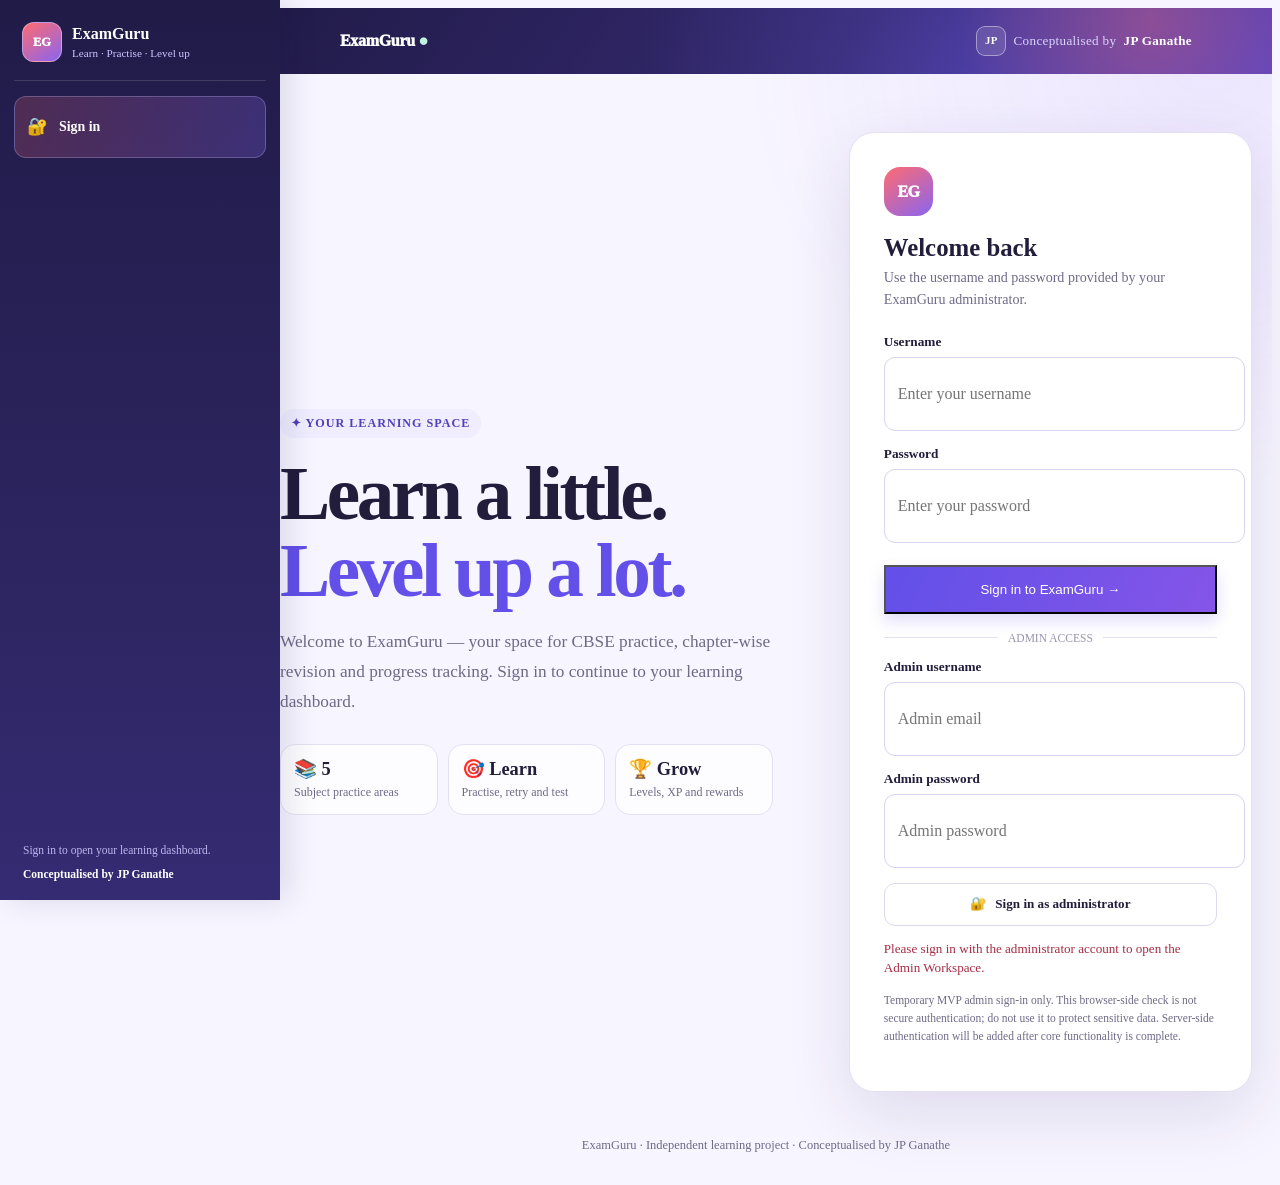
==== commit bfbe3a2d: "Gate Admin Workspace behind temporary admin session" ====
--- a/admin.html
+++ b/admin.html
@@ -6,6 +6,7 @@
 <meta name="theme-color" content="#211b48">
 <meta name="description" content="Local authoring and reporting workspace for C10 Playground.">
 <title>Admin Workspace | C10 Playground</title>
+<script>try{const s=JSON.parse(sessionStorage.getItem("examguru_mvp_admin_session_v1")||"null");if(!s||s.role!=="admin"||s.username!=="Jayaprakashganathe@gmail.com")location.replace("./index.html?admin=login-required");}catch(_){location.replace("./index.html?admin=login-required");}</script>
 <link rel="stylesheet" href="./css/branding.css">
 <link rel="stylesheet" href="./css/app-shell.css">
 <link rel="stylesheet" href="./css/admin.css">
--- a/css/app-shell.css
+++ b/css/app-shell.css
@@ -35,3 +35,6 @@
   body.c10-menu-open{overflow:hidden}
 }
 @media(prefers-reduced-motion:reduce){.c10-sidebar,.c10-nav-scrim,.c10-nav-link{transition:none}}
+
+.c10-nav-action{width:100%;text-align:left;cursor:pointer;font:inherit;background:transparent}
+.c10-nav-action:disabled{opacity:.55;cursor:wait}
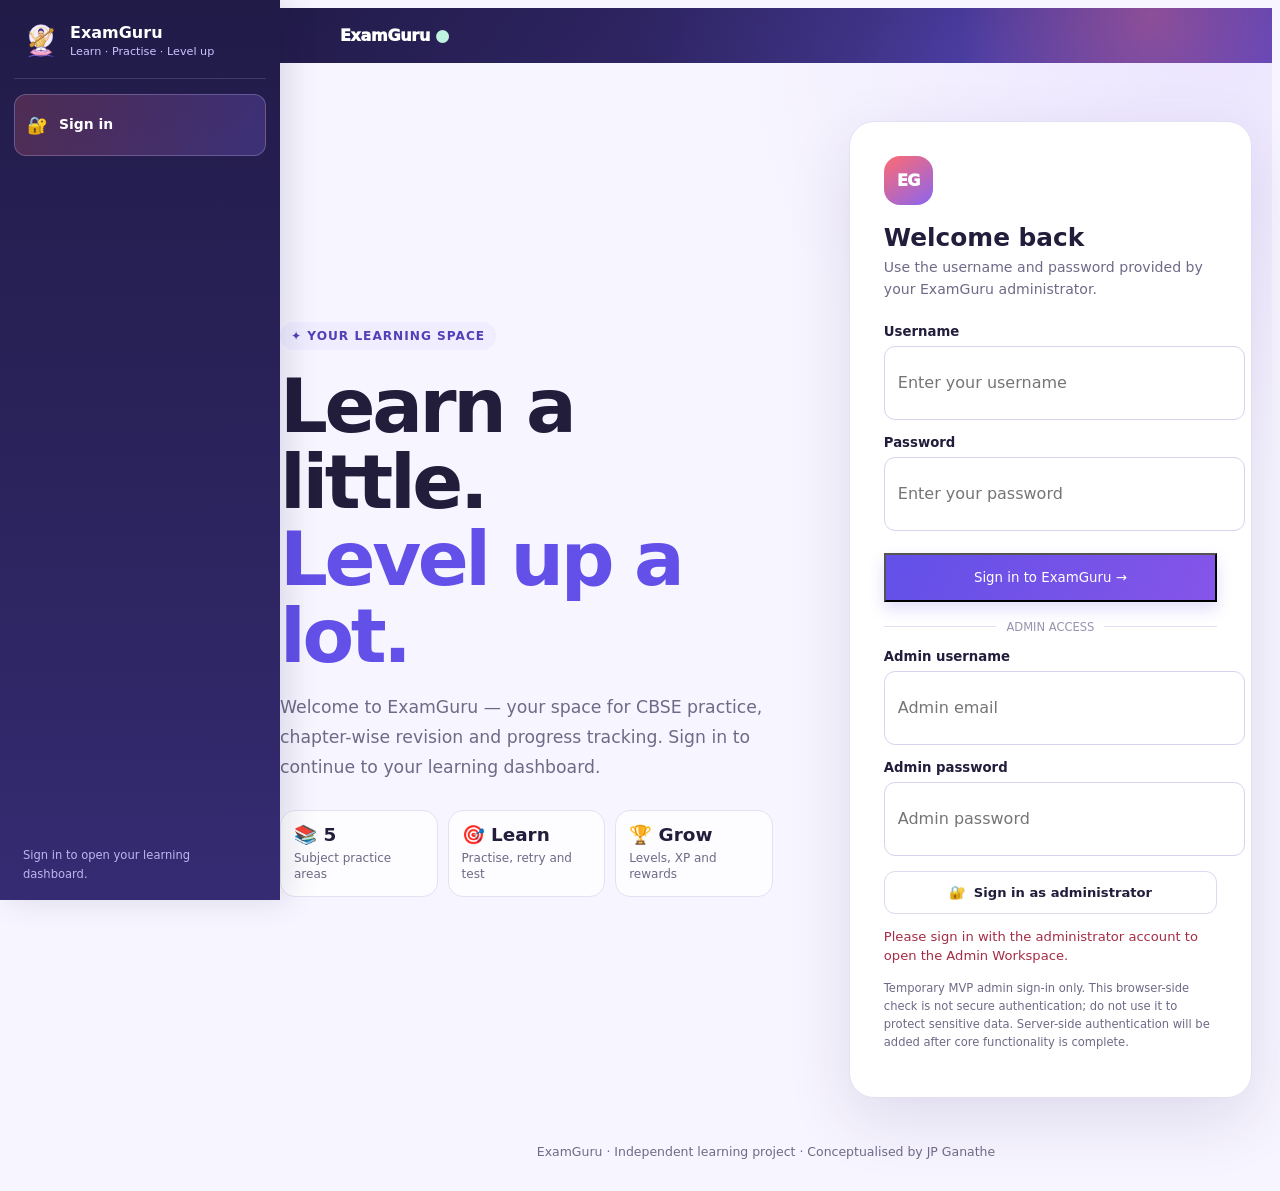
==== commit 7851a40e: "Add class-to-subject mapping controls" ====
--- a/admin.html
+++ b/admin.html
@@ -6,7 +6,7 @@
 <meta name="theme-color" content="#211b48">
 <meta name="description" content="Local authoring and reporting workspace for C10 Playground.">
 <title>Admin Workspace | C10 Playground</title>
-<script>try{const s=JSON.parse(sessionStorage.getItem("examguru_mvp_admin_session_v1")||"null");if(!s||s.role!=="admin"||s.username!=="Jayaprakashganathe@gmail.com")location.replace("./index.html?admin=login-required");}catch(_){location.replace("./index.html?admin=login-required");}</script>
+<script>try{const s=JSON.parse(sessionStorage.getItem("examguru_mvp_admin_session_v1")||"null");if((!s||s.role!=="admin"||s.username!=="Jayaprakashganathe@gmail.com")&&!sessionStorage.getItem("c10playground_api_session")&&!location.hash.includes("auth_code="))location.replace("./index.html?admin=login-required");}catch(_){location.replace("./index.html?admin=login-required");}</script>
 <link rel="stylesheet" href="./css/branding.css">
 <link rel="stylesheet" href="./css/app-shell.css">
 <link rel="stylesheet" href="./css/admin.css">
@@ -63,7 +63,7 @@
           <div class="admin-feature"><strong>Knowledge resources</strong><p>Maintain a resource manifest for books, notes, question-bank PDFs and image-reference PDFs. Download and publish files separately.</p></div>
           <div class="admin-feature"><strong>Student reports</strong><p>Import student backup JSON files supplied by students. View profiles and progress, edit an imported profile snapshot, and export reports or revised backups.</p></div>
         </div>
-        <div class="admin-notice"><strong>Current account approach:</strong> student password hashes live in <code>data/student-accounts.json</code>. This file is public in the repository, so usernames and password hashes are visible and can be attacked offline. Use classroom-only passwords that students never reuse elsewhere. Account creation, password reset and class promotion download an updated JSON file; a repository maintainer must review and commit it before it takes effect. Cross-device sync and secure authentication are deferred.</div>
+        <div class="admin-notice"><strong>Current account approach:</strong> student password hashes live in <code>data/student-accounts.json</code>. This file is public in the repository, so usernames and password hashes are visible and can be attacked offline. Use classroom-only passwords that students never reuse elsewhere. Central account creation and password resets are managed directly by the account service below. No student account JSON is published to GitHub.</div>
         <div id="overviewStatus" class="admin-status" role="status">Loading class catalogue and resource manifest…</div>
       </section>
 
@@ -122,9 +122,10 @@
         <div class="admin-form-grid">
           <div class="admin-field"><label for="classId">Class ID</label><input id="classId" placeholder="e.g. 5 or 10"></div>
           <div class="admin-field"><label for="classLabel">Display label</label><input id="classLabel" placeholder="e.g. Class 5"></div>
+          <div class="admin-field full"><label for="classSubjects">Subjects for this class</label><select id="classSubjects" multiple size="5" aria-describedby="classSubjectsHelp"><option value="science">Science</option><option value="mathematics">Mathematics</option><option value="english">English</option><option value="social-science">Social Science</option><option value="hindi">Hindi</option></select><span class="admin-inline-help" id="classSubjectsHelp">Hold Ctrl (Windows) or Command (Mac) to select more than one subject. These selections control the student's subject menu.</span></div>
         </div>
         <div class="admin-actions"><button class="admin-btn" id="addClassBtn" type="button">＋ Add class</button><button class="admin-btn secondary" id="exportClassesBtn" type="button">Export classes.json</button><button class="admin-btn secondary" id="reloadClassesBtn" type="button">Reload published list</button></div><div class="admin-actions"><button class="admin-btn secondary" id="syncClassesBtn" type="button" hidden>Sync catalogue to central accounts</button></div><p class="admin-inline-help" hidden>Central class synchronisation is deferred until a backend is configured.</p>
-        <div id="classesStatus" class="admin-status" role="status"></div>
+        <div id="classesStatus" class="admin-status" role="status">Class changes are drafts until you export and publish data/classes.json.</div>
         <div id="classesTable" class="admin-table-wrap"></div>
       </section>
 
@@ -150,18 +151,18 @@
 
       <section class="admin-panel" id="tab-students">
         <section class="admin-content" id="flatFileAccountsPanel" style="border:1px solid var(--c10-line);border-radius:14px;padding:14px">
-          <h3>Student accounts · repository file</h3>
-          <p class="admin-muted">Create a username or reset a password. The page generates a salted PBKDF2-SHA-256 hash and downloads an updated <code>student-accounts.json</code>. Review it and commit it to <code>data/student-accounts.json</code> in GitHub. Changes become active after Pages redeploys.</p>
+          <h3>Student accounts · GitHub JSON database</h3>
+          <p class="admin-muted">Create and manage student accounts here. The portal generates the updated JSON file; because GitHub Pages is static, an authorised maintainer must publish that file to GitHub for accounts to become available to all students.</p>
           <div class="admin-notice"><strong>Important:</strong> this is a simple starter, not secure authentication. The repository is public; the username, salt and password hash can be read by anyone and weak passwords may be guessed offline. Do not store real names, emails, school details or reused passwords in this file.</div>
           <div class="admin-form-grid">
             <div class="admin-field"><label for="staticAccountUsername">New username</label><input id="staticAccountUsername" maxlength="32" minlength="3" pattern="[A-Za-z0-9._-]{3,32}" autocomplete="off" autocapitalize="none" placeholder="e.g. learner_01"></div><div class="admin-field"><label for="staticAccountClass">Assigned class</label><select id="staticAccountClass"><option value="10">Class 10</option></select></div>
           </div>
-          <div class="admin-actions"><button class="admin-btn" id="createStaticAccountBtn" type="button">Create account &amp; download JSON</button><button class="admin-btn secondary" id="reloadStaticAccountsBtn" type="button">Reload published account file</button></div>
+          <div class="admin-actions"><button class="admin-btn" id="createStaticAccountBtn" type="button">Create account &amp; export database</button><button class="admin-btn secondary" id="reloadStaticAccountsBtn" type="button">Reload published account file</button></div>
           <hr class="admin-rule">
           <div class="admin-form-grid">
             <div class="admin-field"><label for="resetStaticAccountUsername">Reset password for</label><select id="resetStaticAccountUsername"><option value="">Load accounts first</option></select></div>
           </div>
-          <div class="admin-actions"><button class="admin-btn secondary" id="resetStaticAccountBtn" type="button">Generate reset password &amp; download JSON</button></div>
+          <div class="admin-actions"><button class="admin-btn secondary" id="resetStaticAccountBtn" type="button">Reset password &amp; export database</button></div>
           <hr class="admin-rule">
           <h4>Promote / change assigned class</h4>
           <p class="admin-muted">Choose a student and the new class. This updates the account JSON draft; students cannot edit their assigned class in their profile.</p>
@@ -169,7 +170,7 @@
             <div class="admin-field"><label for="manageStaticAccountUsername">Student account</label><select id="manageStaticAccountUsername"><option value="">Load accounts first</option></select></div>
             <div class="admin-field"><label for="manageStaticAccountClass">New assigned class</label><select id="manageStaticAccountClass"><option value="10">Class 10</option></select></div>
           </div>
-          <div class="admin-actions"><button class="admin-btn secondary" id="updateStaticAccountClassBtn" type="button">Update class &amp; download JSON</button></div>
+          <div class="admin-actions"><button class="admin-btn secondary" id="updateStaticAccountClassBtn" type="button">Update class &amp; export database</button></div>
           <div id="staticAccountStatus" class="admin-status" role="status">Loading the published account file…</div>
           <div id="staticAccountTempBox" hidden>
             <p><strong>Temporary password — share privately with the student.</strong></p>
--- a/css/branding.css
+++ b/css/branding.css
@@ -136,4 +136,13 @@
 }
 @media (prefers-reduced-motion: reduce) {
   *, *::before, *::after { scroll-behavior: auto !important; transition-duration: .01ms !important; animation-duration: .01ms !important; }
-}+}
+
+/* UI refresh: modern system typography and quiet footer-only credit. */
+:root{font-family:Aptos,"Segoe UI",system-ui,-apple-system,BlinkMacSystemFont,sans-serif}
+html,body,button,input,select,textarea{font-family:Aptos,"Segoe UI",system-ui,-apple-system,BlinkMacSystemFont,sans-serif}
+body{font-family:Aptos,"Segoe UI",system-ui,-apple-system,BlinkMacSystemFont,sans-serif}
+header .brand-signature{display:none!important}
+.brand-signature.site-credit{display:flex!important;justify-content:center;margin:18px auto 10px;font-size:.68rem;line-height:1.4;font-weight:400;letter-spacing:.01em;opacity:.78}
+.brand-signature.site-credit::before{display:none}
+.c10-shell-credit{display:none!important}
--- a/css/app-shell.css
+++ b/css/app-shell.css
@@ -38,3 +38,17 @@
 
 .c10-nav-action{width:100%;text-align:left;cursor:pointer;font:inherit;background:transparent}
 .c10-nav-action:disabled{opacity:.55;cursor:wait}
+
+
+/* Refined navigation: slim themed scrollbar and predictable header/sidebar geometry. */
+.c10-sidebar{scrollbar-width:thin;scrollbar-color:rgba(205,197,255,.62) transparent;overscroll-behavior:contain}
+.c10-sidebar::-webkit-scrollbar{width:6px}
+.c10-sidebar::-webkit-scrollbar-track{background:transparent;margin:10px 0}
+.c10-sidebar::-webkit-scrollbar-thumb{background:rgba(205,197,255,.42);border-radius:999px;border:1px solid transparent;background-clip:padding-box}
+.c10-sidebar::-webkit-scrollbar-thumb:hover{background:rgba(229,224,255,.8);background-clip:padding-box}
+.c10-brand-mark{overflow:hidden;border:0;background:transparent;border-radius:10px}
+.c10-brand-mark img{display:block;width:100%;height:100%;object-fit:contain}
+.c10-mobilebar{background:linear-gradient(100deg,#eeeaff,#e5e0ff)!important;color:#211b48!important}
+.c10-mobile-sub{color:#655a9b!important}
+.c10-menu-toggle{border-color:rgba(83,64,160,.18)!important;background:rgba(255,255,255,.55)!important;color:#4533bd!important}
+@media(max-width:1100px){body.c10-shell-ready{padding-top:64px}.c10-mobilebar{height:64px}.c10-sidebar{inset:64px auto 0 0}.c10-nav-scrim{inset:64px 0 0}}
--- a/css/admin.css
+++ b/css/admin.css
@@ -67,3 +67,14 @@
 .admin-footnote{font-size:.76rem;color:var(--c10-muted);line-height:1.5}
 @media(max-width:980px){.admin-workspace{grid-template-columns:1fr}.admin-tabs{position:static;grid-template-columns:repeat(4,minmax(0,1fr));overflow:visible}.admin-tab-button{justify-content:center;text-align:center;padding:10px 6px;font-size:.75rem;flex-direction:column;gap:4px}.admin-split{grid-template-columns:minmax(0,1fr)}.admin-grid{grid-template-columns:repeat(3,minmax(0,1fr))}}
 @media(max-width:600px){.admin-wrap{padding-inline:12px}.admin-tabs{grid-template-columns:repeat(2,minmax(0,1fr))}.admin-tab-button{flex-direction:row;justify-content:flex-start;text-align:left;font-size:.81rem;padding:10px}.admin-grid{grid-template-columns:1fr}.admin-form-grid,.admin-feature-list{grid-template-columns:1fr}.admin-field.full{grid-column:auto}.admin-panel{padding:14px}.admin-table{font-size:.75rem}.admin-table th,.admin-table td{padding:8px}.admin-image-row{grid-template-columns:56px minmax(0,1fr)}.admin-image-row img{width:56px;height:50px}.admin-image-row .admin-image-actions{grid-column:1/-1}}
+
+
+/* Admin uses the shared app shell; workspace sections are horizontal tabs, not a second sidebar. */
+.admin-hero{background:linear-gradient(125deg,#211b48,#4738a0 70%,#6250e8)!important;color:#fff!important;border-radius:0 0 22px 22px;margin:0 0 18px}
+.admin-workspace{grid-template-columns:minmax(0,1fr)}
+.admin-tabs{position:static;display:flex;flex-wrap:wrap;gap:7px;padding:9px;background:rgba(255,255,255,.78);border:1px solid var(--c10-line);border-radius:15px}
+.admin-tab-button{flex:0 0 auto;padding:9px 12px;border-radius:10px}
+.admin-tab-button.active{background:linear-gradient(110deg,#6250e8,#8a65f0);border-color:transparent;color:#fff}
+.admin-tab-button.active .admin-tab-icon{filter:brightness(1.2)}
+@media(max-width:980px){.admin-tabs{grid-template-columns:none;display:flex;overflow-x:auto;flex-wrap:nowrap;scrollbar-width:thin;scrollbar-color:#b9afff transparent}.admin-tab-button{flex:0 0 auto;flex-direction:row;white-space:nowrap}}
+@media(max-width:600px){.admin-tabs{display:flex;flex-wrap:nowrap}.admin-tab-button{padding:9px 11px;font-size:.8rem}}
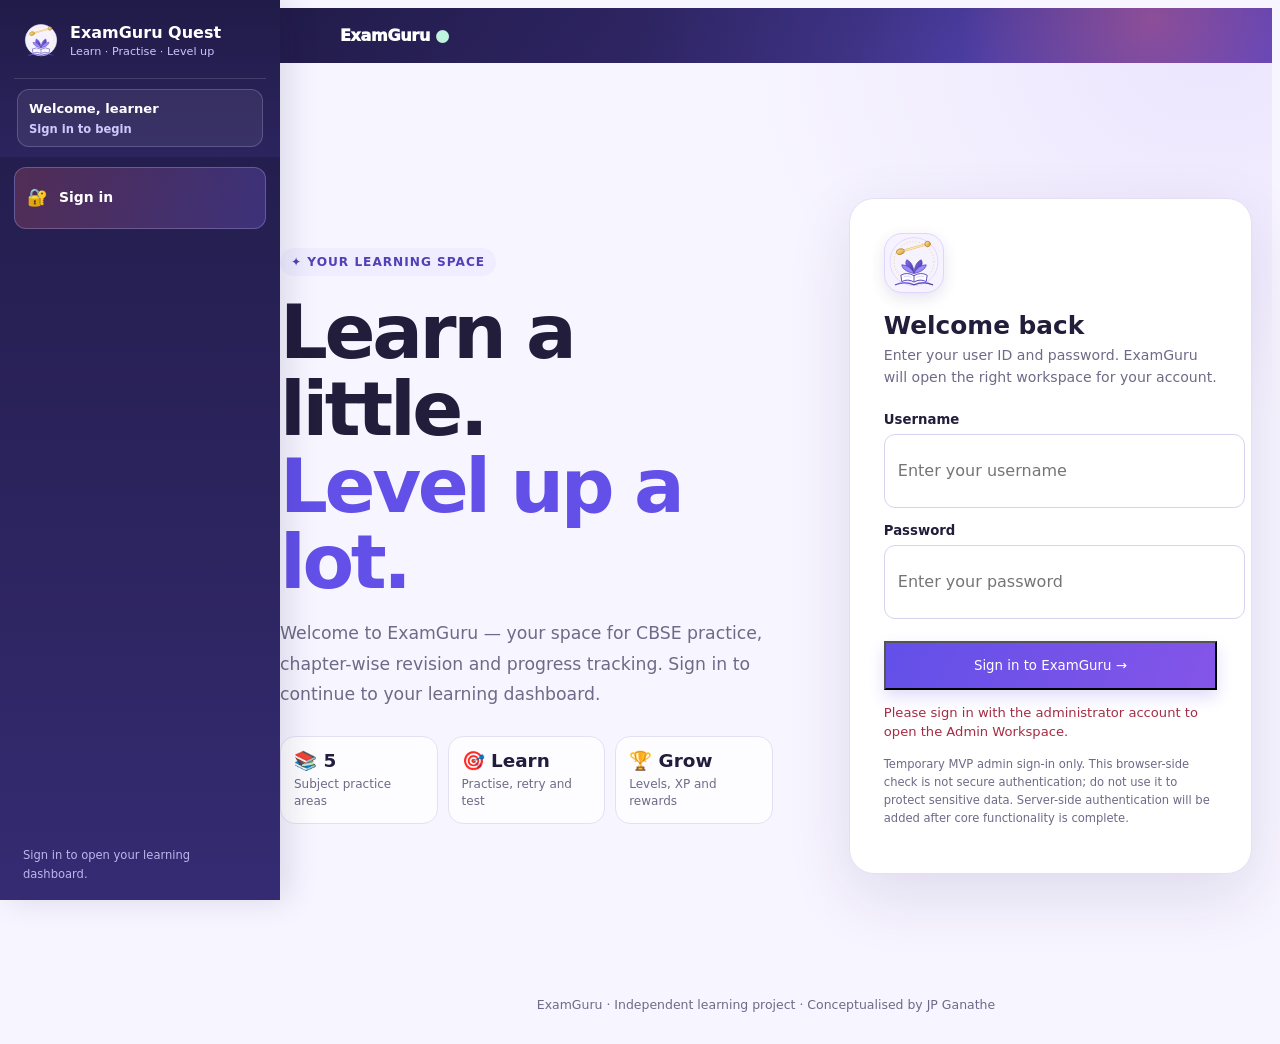
==== commit 9dc8a6cb: "Clarify Admin question bank totals and knowledge base inventory" ====
--- a/admin.html
+++ b/admin.html
@@ -38,7 +38,7 @@
     <div id="adminAuthStatus" class="admin-status" role="status" aria-live="polite">In-app admin sign-in is deferred. GitHub repository permissions control publishing.</div>
   </section>
   <div class="admin-grid" aria-label="Workspace summary">
-    <div class="admin-stat"><strong id="statQuestions">—</strong><span>Questions in loaded bank</span></div>
+    <div class="admin-stat"><strong id="statQuestions">—</strong><span>Questions across published banks</span></div>
     <div class="admin-stat"><strong id="statClasses">—</strong><span>Active classes</span></div>
     <div class="admin-stat"><strong id="statStudents">0</strong><span>Student backups loaded in this session</span></div>
   </div>
@@ -131,7 +131,7 @@
 
       <section class="admin-panel" id="tab-knowledge">
         <h2>Knowledge base and source files</h2>
-        <p class="admin-muted">Track books, course notes, question-bank PDFs and image-reference PDFs. This is an inventory/manifest, not a document parser yet. The upcoming builder will process selectable text from digital PDFs; scanned/image-only PDFs and OCR are excluded.</p>
+        <p class="admin-muted">Track books, course notes, question-bank PDFs and image-reference PDFs. This source-file manifest is separate from the live MCQ banks; the question-bank inventory below reads published bank JSON files and calculates current totals automatically. The upcoming builder will process selectable text from digital PDFs; scanned/image-only PDFs and OCR are excluded.</p>
         <div class="admin-notice"><strong>Public-repository warning:</strong> a PDF or image committed to this repository will be publicly downloadable. Only publish resources you own or are permitted to redistribute. Do not put private student data here.</div>
         <div class="admin-form-grid">
           <div class="admin-field full"><label for="resourceFile">Select resource file</label><input class="admin-file" type="file" id="resourceFile" accept=".pdf,application/pdf,image/png,image/jpeg,image/webp,.txt,.md,.json"></div>
@@ -145,6 +145,10 @@
         <div class="admin-actions"><button class="admin-btn" id="addResourceBtn" type="button">＋ Add resource to manifest</button><button class="admin-btn secondary" id="exportManifestBtn" type="button">Export manifest JSON</button><button class="admin-btn secondary" id="importManifestBtn" type="button">Import manifest JSON</button><input hidden type="file" id="manifestFile" accept=".json,application/json"></div>
         <div id="knowledgeStatus" class="admin-status" role="status"></div>
         <div id="pendingResources" class="admin-content"><div class="admin-empty">No resource files selected in this session.</div></div>
+        <h3>Published question-bank inventory</h3>
+        <p class="admin-inline-help">Counts are calculated from the primary question-bank JSON files used by the portal, not typed in as fixed numbers. Source-batch/chunk files are not added separately when they are not the active bank for a subject.</p>
+        <div id="questionBankInventoryStatus" class="admin-status" role="status">Calculating published question totals…</div>
+        <div id="questionBankInventory" class="admin-table-wrap"><div class="admin-empty">Reading published question banks…</div></div>
         <h3>Published knowledge-base manifest</h3>
         <div id="knowledgeTable" class="admin-table-wrap"></div>
       </section>
--- a/css/branding.css
+++ b/css/branding.css
@@ -146,3 +146,10 @@
 .brand-signature.site-credit{display:flex!important;justify-content:center;margin:18px auto 10px;font-size:.68rem;line-height:1.4;font-weight:400;letter-spacing:.01em;opacity:.78}
 .brand-signature.site-credit::before{display:none}
 .c10-shell-credit{display:none!important}
+
+/* Signed-in account action: consistently visible at the top-right of page headers. */
+header{position:relative;padding-right:max(140px,calc((100vw - 1100px)/2))!important}
+.c10-header-signout{position:absolute;top:18px;right:max(18px,calc((100vw - 1100px)/2));z-index:3;border:1px solid rgba(255,255,255,.42);border-radius:999px;padding:9px 14px;background:rgba(255,255,255,.12);color:#fff;font:inherit;font-size:.84rem;font-weight:750;cursor:pointer;backdrop-filter:blur(8px)}
+.c10-header-signout:hover{background:rgba(255,255,255,.22)}
+.c10-header-signout:disabled{opacity:.6;cursor:wait}
+@media(max-width:520px){header{padding-top:66px!important;padding-right:18px!important}.c10-header-signout{top:14px;right:18px;padding:7px 11px;font-size:.78rem}}
--- a/css/app-shell.css
+++ b/css/app-shell.css
@@ -1,4 +1,4 @@
-/* Responsive shared navigation shell for C10 Playground. */
+/* Responsive shared navigation shell for ExamGuru Quest. */
 :root{--c10-sidebar-width:252px;--c10-shell-bg:#211b48;--c10-shell-line:rgba(255,255,255,.14);--c10-shell-text:#e9e5ff}
 body.c10-shell-ready{padding-left:var(--c10-sidebar-width)}
 .c10-sidebar{position:fixed;inset:0 auto 0 0;width:var(--c10-sidebar-width);z-index:1000;background:linear-gradient(180deg,#211b48 0%,#2c245e 58%,#352b73 100%);color:#fff;display:flex;flex-direction:column;padding:19px 14px 14px;box-shadow:8px 0 30px rgba(25,17,65,.12);overflow-y:auto}
@@ -52,3 +52,11 @@
 .c10-mobile-sub{color:#655a9b!important}
 .c10-menu-toggle{border-color:rgba(83,64,160,.18)!important;background:rgba(255,255,255,.55)!important;color:#4533bd!important}
 @media(max-width:1100px){body.c10-shell-ready{padding-top:64px}.c10-mobilebar{height:64px}.c10-sidebar{inset:64px auto 0 0}.c10-nav-scrim{inset:64px 0 0}}
+
+/* Persistent learner identity directly below the product brand. */
+.c10-sidebar-top{position:sticky;top:-19px;z-index:5;margin:-19px -14px 10px;padding:19px 14px 0;background:linear-gradient(180deg,#211b48 0%,#2c245e 100%)}
+.c10-brand{margin-bottom:10px}
+.c10-user-card{margin:0 3px 10px;padding:10px 11px;border:1px solid rgba(220,214,255,.22);border-radius:12px;background:rgba(255,255,255,.07);min-width:0}
+.c10-user-name{font-size:.82rem;font-weight:850;color:#fff;overflow-wrap:anywhere;line-height:1.35}
+.c10-user-class{font-size:.72rem;color:#cfc9ff;margin-top:4px;font-weight:700}
+.c10-mobile-title{font-weight:900}
--- a/css/admin.css
+++ b/css/admin.css
@@ -78,3 +78,7 @@
 .admin-tab-button.active .admin-tab-icon{filter:brightness(1.2)}
 @media(max-width:980px){.admin-tabs{grid-template-columns:none;display:flex;overflow-x:auto;flex-wrap:nowrap;scrollbar-width:thin;scrollbar-color:#b9afff transparent}.admin-tab-button{flex:0 0 auto;flex-direction:row;white-space:nowrap}}
 @media(max-width:600px){.admin-tabs{display:flex;flex-wrap:nowrap}.admin-tab-button{padding:9px 11px;font-size:.8rem}}
+
+/* Admin navigation is provided by the shared app sidebar. */
+.admin-tabs{display:none!important}
+.admin-workspace{grid-template-columns:minmax(0,1fr)}
